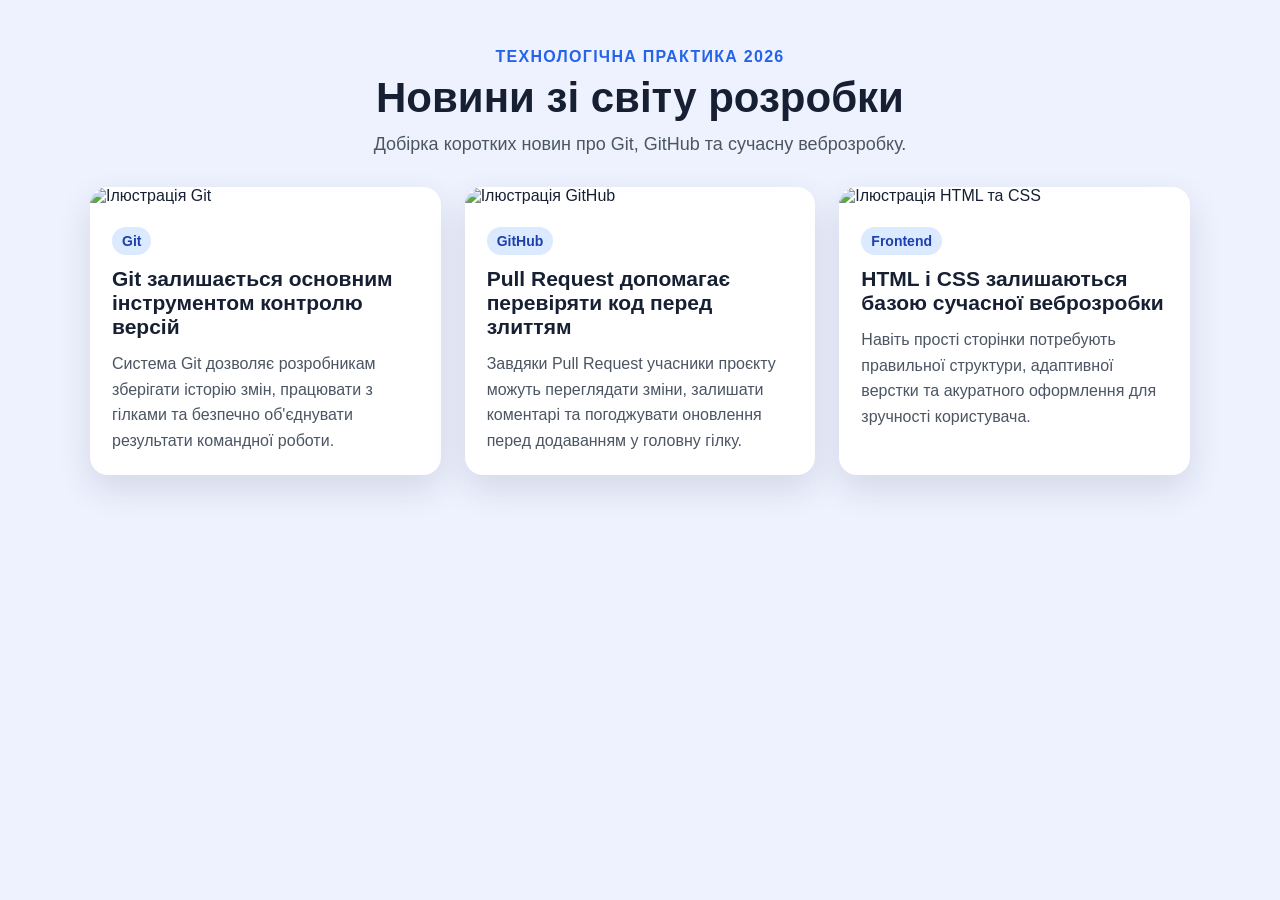
==== zipzk251_sas/index.html @ 98432a37 "feat: add news page markup" ====
<!DOCTYPE html>
<html lang="uk">
<head>
  <meta charset="UTF-8">
  <meta name="viewport" content="width=device-width, initial-scale=1.0">
  <title>Новини технологій</title>
  <link rel="stylesheet" href="style.css">
</head>
<body>
  <header class="site-header">
    <p class="label">Технологічна практика 2026</p>
    <h1>Новини зі світу розробки</h1>
    <p class="description">
      Добірка коротких новин про Git, GitHub та сучасну веброзробку.
    </p>
  </header>

  <main class="news-grid">
    <article class="news-card">
      <img src="images/git-news.svg" alt="Ілюстрація Git">
      <div class="content">
        <span class="tag">Git</span>
        <h2>Git залишається основним інструментом контролю версій</h2>
        <p>
          Система Git дозволяє розробникам зберігати історію змін, працювати з гілками
          та безпечно об'єднувати результати командної роботи.
        </p>
      </div>
    </article>

    <article class="news-card">
      <img src="images/github-news.svg" alt="Ілюстрація GitHub">
      <div class="content">
        <span class="tag">GitHub</span>
        <h2>Pull Request допомагає перевіряти код перед злиттям</h2>
        <p>
          Завдяки Pull Request учасники проєкту можуть переглядати зміни, залишати
          коментарі та погоджувати оновлення перед додаванням у головну гілку.
        </p>
      </div>
    </article>

    <article class="news-card">
      <img src="images/web-news.svg" alt="Ілюстрація HTML та CSS">
      <div class="content">
        <span class="tag">Frontend</span>
        <h2>HTML і CSS залишаються базою сучасної веброзробки</h2>
        <p>
          Навіть прості сторінки потребують правильної структури, адаптивної верстки
          та акуратного оформлення для зручності користувача.
        </p>
      </div>
    </article>
  </main>
</body>
</html>
---- zipzk251_sas/style.css ----
* {
  box-sizing: border-box;
}

body {
  margin: 0;
  font-family: Arial, sans-serif;
  background: #eef2ff;
  color: #172033;
}

.site-header {
  padding: 48px 20px 32px;
  text-align: center;
}

.label {
  margin: 0 0 8px;
  color: #2563eb;
  font-weight: 700;
  text-transform: uppercase;
  letter-spacing: 0.08em;
}

h1 {
  margin: 0 0 12px;
  font-size: 42px;
}

.description {
  margin: 0 auto;
  max-width: 640px;
  color: #4b5563;
  font-size: 18px;
}

.news-grid {
  width: min(1100px, calc(100% - 32px));
  margin: 0 auto 48px;
  display: grid;
  grid-template-columns: repeat(3, 1fr);
  gap: 24px;
}

.news-card {
  overflow: hidden;
  background: #ffffff;
  border-radius: 18px;
  box-shadow: 0 14px 34px rgba(23, 32, 51, 0.12);
}

.news-card img {
  width: 100%;
  display: block;
}

.content {
  padding: 22px;
}

.tag {
  display: inline-block;
  margin-bottom: 12px;
  padding: 6px 10px;
  border-radius: 999px;
  background: #dbeafe;
  color: #1e40af;
  font-weight: 700;
  font-size: 14px;
}

.news-card h2 {
  margin: 0 0 12px;
  font-size: 21px;
}

.news-card p {
  margin: 0;
  color: #4b5563;
  line-height: 1.6;
}
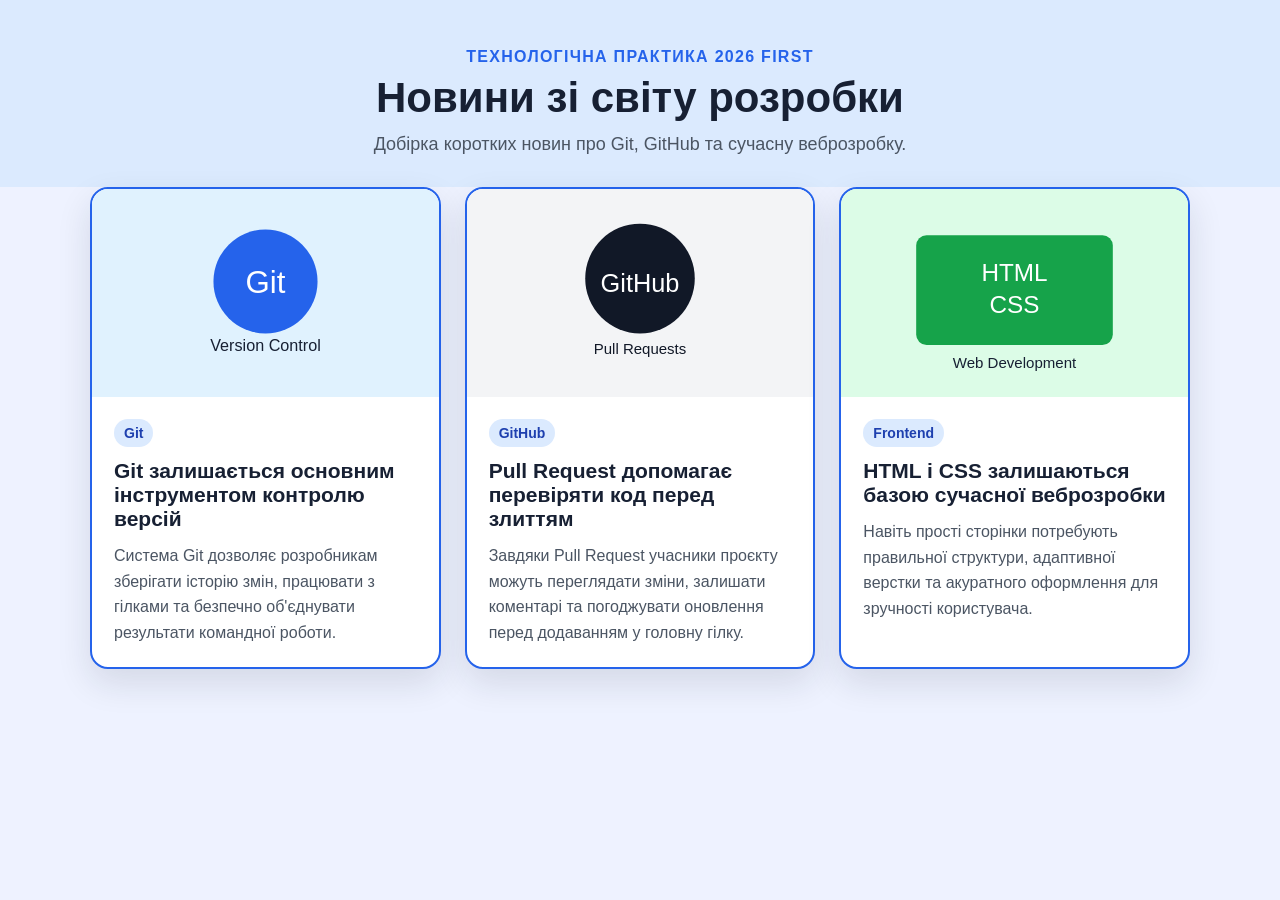
==== commit fe46acd5: "feat: update page title in first branch" ====
--- a/zipzk251_sas/index.html
+++ b/zipzk251_sas/index.html
@@ -3,12 +3,12 @@
 <head>
   <meta charset="UTF-8">
   <meta name="viewport" content="width=device-width, initial-scale=1.0">
-  <title>Новини технологій</title>
+  <title>Новини технологій - First Branch</title>
   <link rel="stylesheet" href="style.css">
 </head>
 <body>
   <header class="site-header">
-    <p class="label">Технологічна практика 2026</p>
+    <p class="label">Технологічна практика 2026 FIRST</p>
     <h1>Новини зі світу розробки</h1>
     <p class="description">
       Добірка коротких новин про Git, GitHub та сучасну веброзробку.
--- a/zipzk251_sas/style.css
+++ b/zipzk251_sas/style.css
@@ -79,3 +79,25 @@
   color: #4b5563;
   line-height: 1.6;
 }
+
+.news-card:hover {
+  transform: translateY(-6px);
+  transition: 0.2s ease;
+}
+
+.news-card:hover h2 {
+  color: #2563eb;
+}
+
+@media (max-width: 900px) {
+  .news-grid {
+    grid-template-columns: 1fr;
+  }
+
+  h1 {
+    font-size: 34px;
+  }
+}
+
+.news-card { border: 2px solid #2563eb; }
+.site-header { background: #dbeafe; }
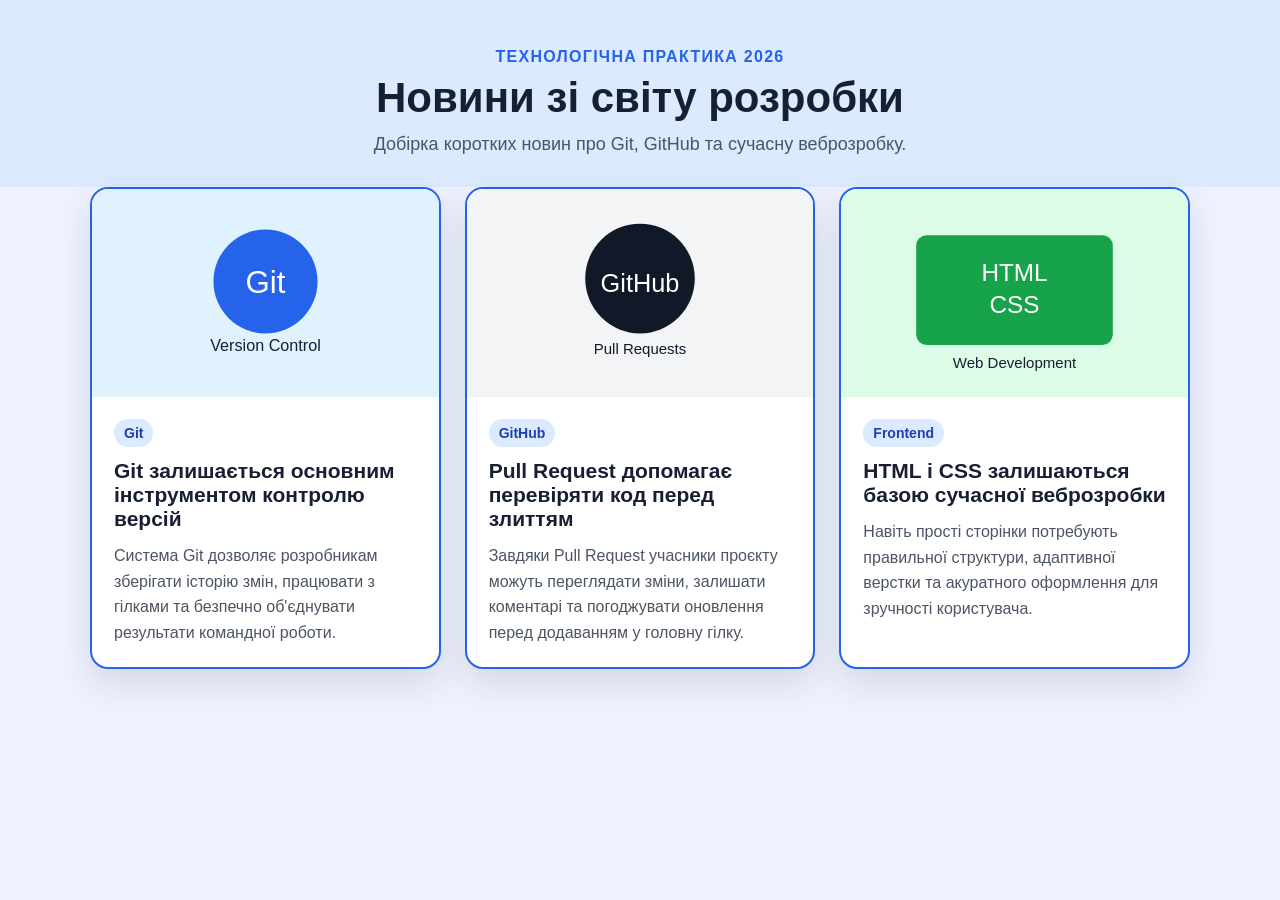
==== commit 75173486: "feat: update page title in second branch" ====
--- a/zipzk251_sas/index.html
+++ b/zipzk251_sas/index.html
@@ -3,12 +3,12 @@
 <head>
   <meta charset="UTF-8">
   <meta name="viewport" content="width=device-width, initial-scale=1.0">
-  <title>Новини технологій - First Branch</title>
+  <title>Новини технологій - Second Branch</title>
   <link rel="stylesheet" href="style.css">
 </head>
 <body>
   <header class="site-header">
-    <p class="label">Технологічна практика 2026 FIRST</p>
+    <p class="label">Технологічна практика 2026</p>
     <h1>Новини зі світу розробки</h1>
     <p class="description">
       Добірка коротких новин про Git, GitHub та сучасну веброзробку.
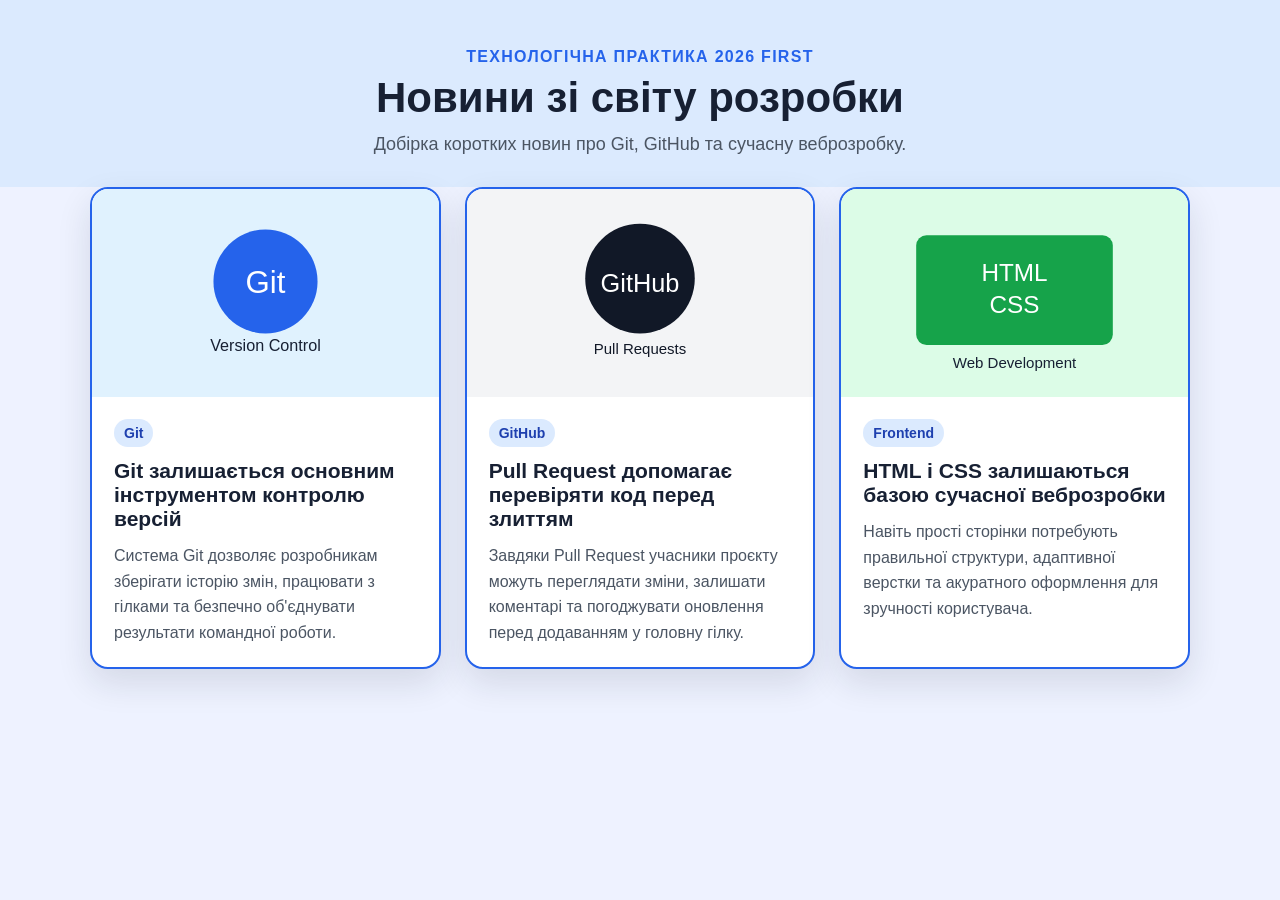
==== commit 7930bc51: "merge: combine first and second branches" ====
--- a/zipzk251_sas/index.html
+++ b/zipzk251_sas/index.html
@@ -3,12 +3,12 @@
 <head>
   <meta charset="UTF-8">
   <meta name="viewport" content="width=device-width, initial-scale=1.0">
-  <title>Новини технологій - Second Branch</title>
+  <title>Новини технологій - Merged Version</title>
   <link rel="stylesheet" href="style.css">
 </head>
 <body>
   <header class="site-header">
-    <p class="label">Технологічна практика 2026</p>
+    <p class="label">Технологічна практика 2026 FIRST</p>
     <h1>Новини зі світу розробки</h1>
     <p class="description">
       Добірка коротких новин про Git, GitHub та сучасну веброзробку.
